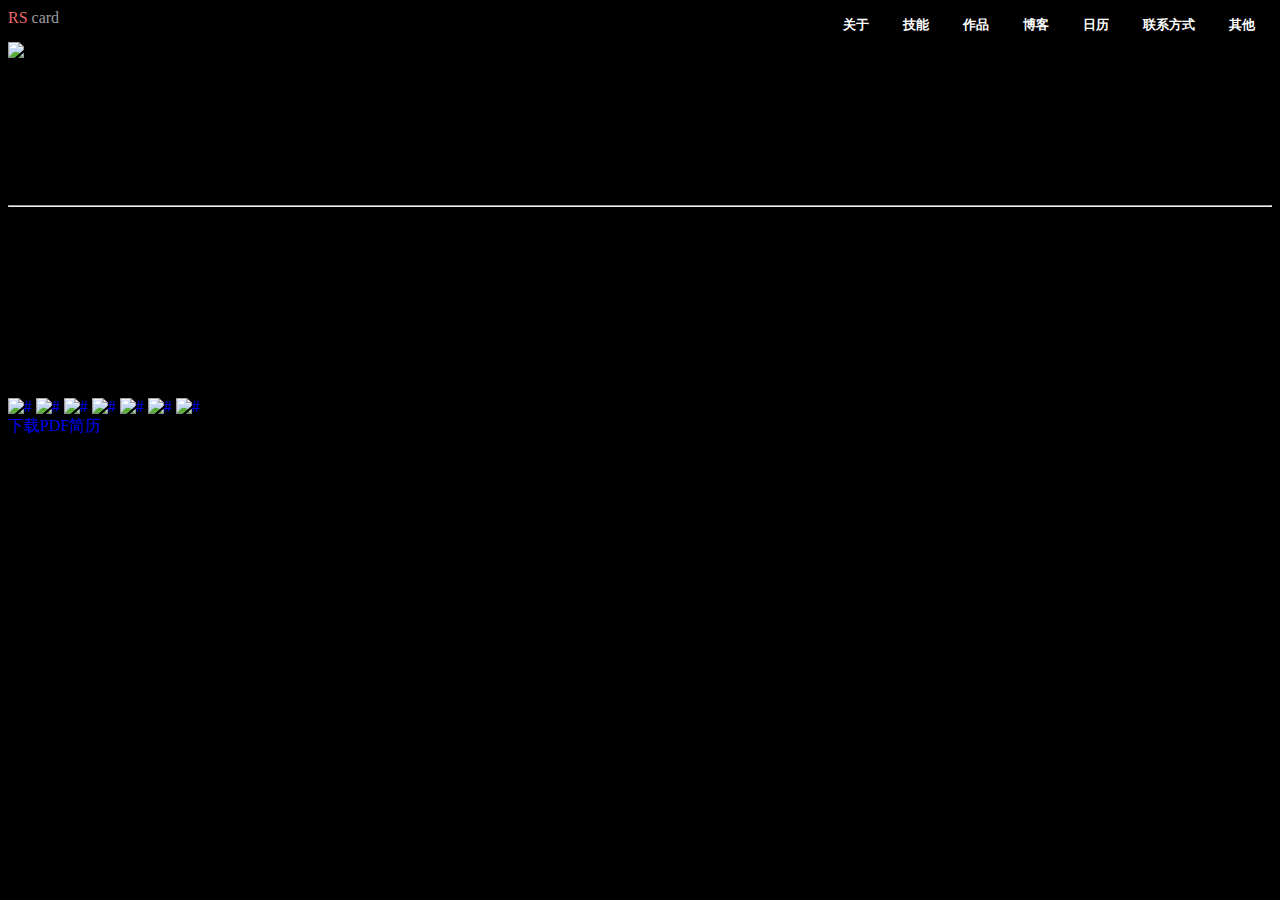
==== index.html @ b31f817c "add css-1" ====
<!DOCTYPE html>
<html lang="en">
<head>
    <meta charset="UTF-8">
    <!-- <meta name="viewport" content="width=device-width, initial-scale=1.0">
    <meta http-equiv="X-UA-Compatible" content="ie=edge"> -->
    <title>韩磊的前端简历</title>
    <link rel="stylesheet" href="./a.css">
</head>
<body>
    <div class="topNavBar clearfix">
        <a class="logo" href="#" alt="logo" style="float: left;">
            <span class="rs">RS</span><span class="card">card</span>
        </a>
        <nav style="float: right">
            <ul class = "clearfix">
                <li><a href="#">关于</a></li>
                <li><a href="#">技能</a></li>
                <li><a href="#">作品</a></li>
                <li><a href="#">博客</a></li>
                <li><a href="#">日历</a></li>
                <li><a href="#">联系方式</a></li>
                <li><a href="#">其他</a></li>
            </ul>
        </nav>
    </div>
    <div class="banner" style="background-image: url(# )"></div>
    <main>
        <div class="card">
            <div class="pictureAndText">
                <div class="picture">
                    <img src="" alt="头像">
                </div>
                <div class="text">
                    <div class="profile">
                        <span class="weclome">Hello</span>
                        <h1>韩磊</h1>
                        <p>前端开发工程师</p>
                        <hr>
                        <dl>
                            <dt>年龄</dt>
                            <dd>24</dd>
                            <dt>所在城市</dt>
                            <dd>上海</dd>
                            <dt>邮箱</dt>
                            <dd>2529670555@qq.com</dd>
                            <dt>手机</dt>
                            <dd>15000039331</dd> 
                        </dl>
                    </div>
                </div>
            </div>
                <footer class="media">
                    <a href="#"><img src="#" alt="#"></a>
                    <a href="#"><img src="#" alt="#"></a>
                    <a href="#"><img src="#" alt="#"></a>
                    <a href="#"><img src="#" alt="#"></a>
                    <a href="#"><img src="#" alt="#"></a>
                    <a href="#"><img src="#" alt="#"></a>
                    <a href="#"><img src="#" alt="#"></a>
                </footer>
            </div>
        </div>
        <a href="#" class="button">下载PDF简历</a>
        <P>
                Hello! I’m Robert Smith. <br>
                Senior Web Developer specializing in front end development. Experienced with all stages of the development cycle for dynamic web projects. Well-versed in numerous programming languages including JavaScript, SQL, and C. Stng background in project management and customer relations.
        </P>
    </main>
    <section>
        <h2>技能</h2>
        <ol>
            <li>HTML 5 &amp; CSS 3</li>
            <li>JavaScript</li>
            <li>jQuery</li>
            <li>Vue</li>
            <li>React</li>
            <li>HTTP</li>
        </ol>
    </section>
    <section>
        <h2>作品集</h2>
        <nav>
            <ol>
                <li>所有</li>
                <li>框架</li>
                <li>原生</li>
            </ol>
        </nav>

        <div class="jobs">
            <div class="big"></div>
            <div class="small"></div>
            <div class="small"></div>
        </div>
    </section>
</body>
</html>
---- a.css ----
body{
    background: black;
}
a {
      /* 取消下划线 */
      text-decoration: none;
}
.clearfix::after{
    content: '';
    display: block;
    clear: both;
}

.topNavBar {
}
.topNavBar .logo {
    font-family: "Hiragino Kaku Gothic Std";
    font-size: 22;
    padding-top: 1px;
}
.topNavBar .logo .rs {
    color: #e6686a;
    margin-right: 4px;
}
.topNavBar .logo .card {
    color: #9a9da2
}
.topNavBar nav {
    font-size: 13px;
    padding-top: 8px;
    padding-bottom: 8px;
}
.topNavBar nav a {
    color: rgba(255, 255, 255, 7);
    font-weight: bold;
}
.topNavBar >nav >ul {
    list-style: none;
    margin: 0;
    padding: 0;
}
.topNavBar > nav > ul > li {
    float: left;
    margin-left: 17px;
    margin-right: 17px;
}
.topNavBar > nav > ul > li > a {
    border-bottom: 3px solid transparent
}
.topNavBar > nav > ul > li > a:hover {
    border-bottom-color: #dc6465
}
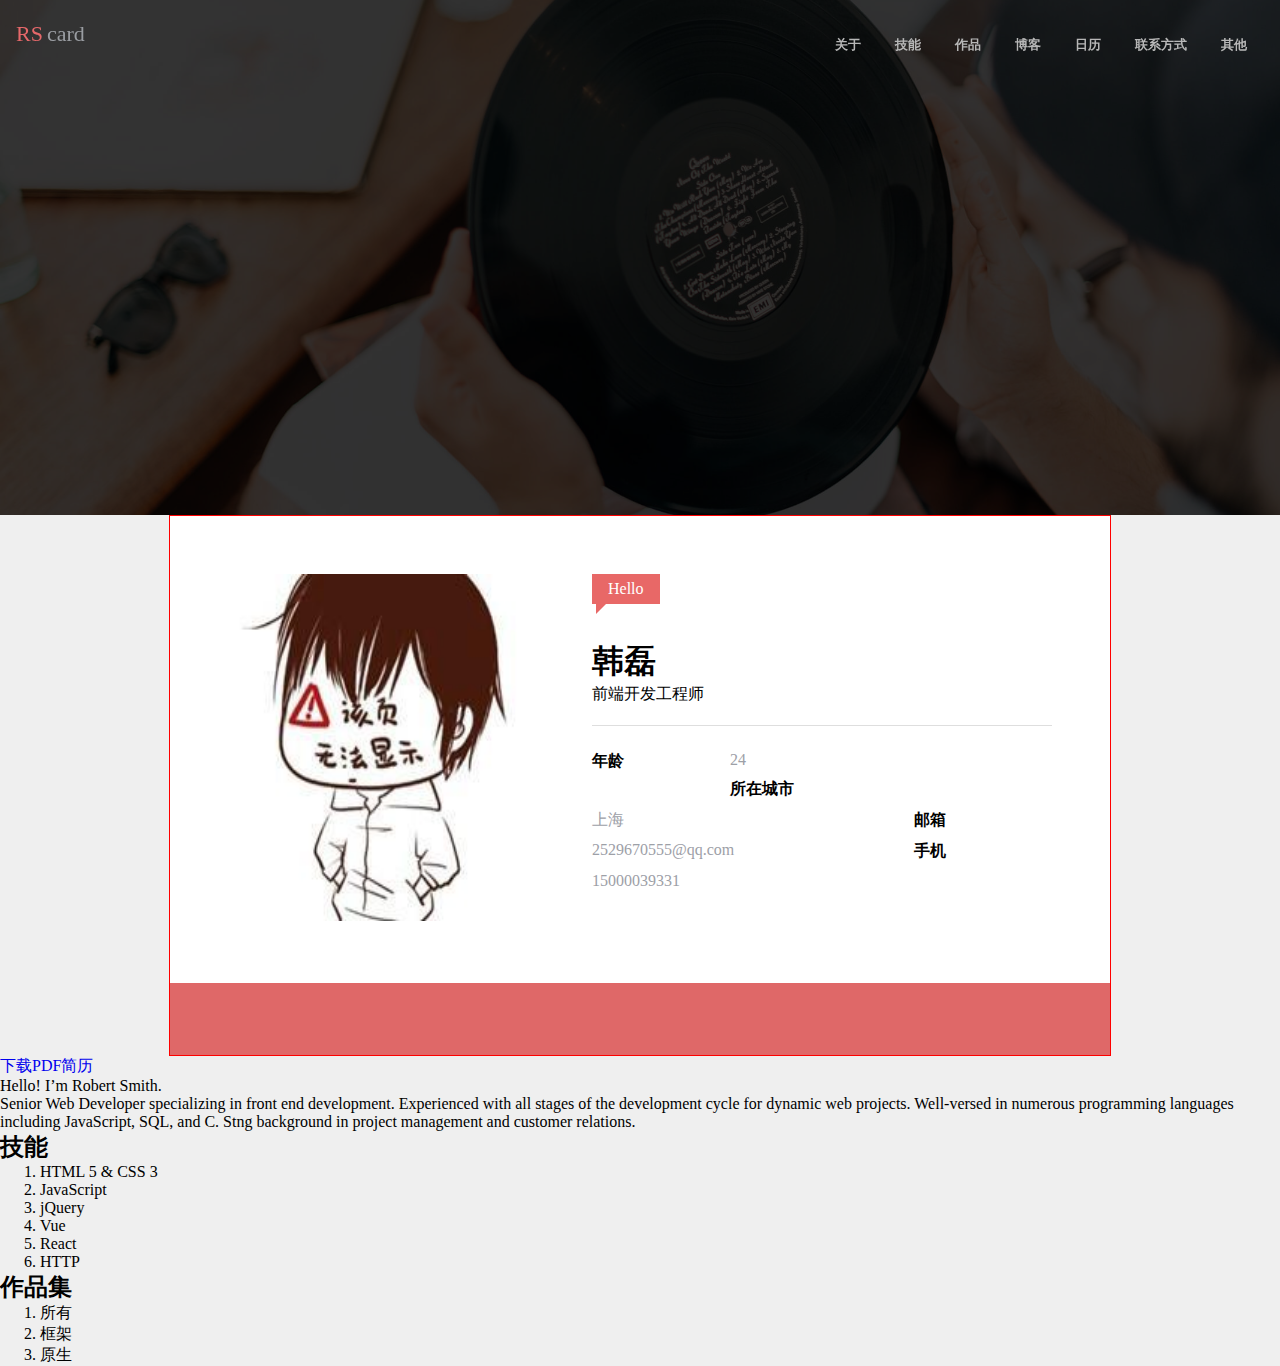
==== commit df7d4b88: "rename" ====
--- a/index.html
+++ b/index.html
@@ -6,62 +6,92 @@
     <meta http-equiv="X-UA-Compatible" content="ie=edge"> -->
     <title>韩磊的前端简历</title>
     <link rel="stylesheet" href="./a.css">
+    <script src="//at.alicdn.com/t/font_457849_oyeaq2rw17mhd7vi.js"></script>
+    <style type="text/css">
+        .icon {
+           width: 1em; height: 1em;
+           vertical-align: -0.15em;
+           fill: currentColor;
+           overflow: hidden;
+        }
+    </style>
 </head>
 <body>
-    <div class="topNavBar clearfix">
-        <a class="logo" href="#" alt="logo" style="float: left;">
-            <span class="rs">RS</span><span class="card">card</span>
-        </a>
-        <nav style="float: right">
-            <ul class = "clearfix">
-                <li><a href="#">关于</a></li>
-                <li><a href="#">技能</a></li>
-                <li><a href="#">作品</a></li>
-                <li><a href="#">博客</a></li>
-                <li><a href="#">日历</a></li>
-                <li><a href="#">联系方式</a></li>
-                <li><a href="#">其他</a></li>
-            </ul>
-        </nav>
+    <div class="topNavBar">
+        <div class="topNavBar-inner clearfix">
+            <a class="logo" href="#" alt="logo" style="float: left;">
+                 <span class="rs">RS</span><span class="card">card</span>
+            </a>
+            <nav style="float: right">
+                <ul class = "clearfix">
+                    <li><a href="#">关于</a></li>
+                    <li><a href="#">技能</a></li>
+                    <li><a href="#">作品</a></li>
+                    <li><a href="#">博客</a></li>
+                    <li><a href="#">日历</a></li>
+                    <li><a href="#">联系方式</a></li>
+                    <li><a href="#">其他</a></li>
+                </ul>
+            </nav>   
+        </div>    
     </div>
-    <div class="banner" style="background-image: url(# )"></div>
+    <div class= "banner">
+        <div class="mask"></div>
+    </div>
     <main>
-        <div class="card">
-            <div class="pictureAndText">
+        <div class="userCard">
+            <div class="pictureAndText clearfix">
                 <div class="picture">
-                    <img src="" alt="头像">
+                    <img src="./img/head.jpg" width=299 height=347 alt="头像">
                 </div>
                 <div class="text">
-                    <div class="profile">
-                        <span class="weclome">Hello</span>
-                        <h1>韩磊</h1>
-                        <p>前端开发工程师</p>
-                        <hr>
-                        <dl>
-                            <dt>年龄</dt>
-                            <dd>24</dd>
-                            <dt>所在城市</dt>
-                            <dd>上海</dd>
-                            <dt>邮箱</dt>
-                            <dd>2529670555@qq.com</dd>
-                            <dt>手机</dt>
-                            <dd>15000039331</dd> 
-                        </dl>
-                    </div>
+                    <span class="welcome">Hello
+                        <span class="triangle"></span>
+                    </span>
+                    <h1>韩磊</h1>
+                    <p>前端开发工程师</p>
+                    <hr>
+                    <dl>
+                        <dt>年龄</dt>
+                        <dd>24</dd>
+                        <dt>所在城市</dt>
+                        <dd>上海</dd>
+                        <dt>邮箱</dt>
+                        <dd>2529670555@qq.com</dd>
+                        <dt>手机</dt>
+                        <dd>15000039331</dd> 
+                    </dl>  
                 </div>
             </div>
-                <footer class="media">
-                    <a href="#"><img src="#" alt="#"></a>
-                    <a href="#"><img src="#" alt="#"></a>
-                    <a href="#"><img src="#" alt="#"></a>
-                    <a href="#"><img src="#" alt="#"></a>
-                    <a href="#"><img src="#" alt="#"></a>
-                    <a href="#"><img src="#" alt="#"></a>
-                    <a href="#"><img src="#" alt="#"></a>
-                </footer>
-            </div>
+            <footer class="media">
+                    <a href="#">
+                        <svg class="icon" aria-hidden="true">
+                                <use xlink:href="#icon-jianshu"></use>
+                        </svg>
+                    </a>
+                    <a href="#">
+                        <svg class="icon" aria-hidden="true">
+                                <use xlink:href="#icon-weibo-copy"></use>
+                        </svg>
+                    </a>
+                    <a href="#">
+                        <svg class="icon" aria-hidden="true">
+                                <use xlink:href="#icon-douban"></use>
+                        </svg>
+                    </a>
+                    <a href="#">
+                        <svg class="icon" aria-hidden="true">
+                                <use xlink:href="#icon-wushanguanwangziti-"></use>
+                        </svg>
+                    </a>
+                    <a href="#">
+                        <svg class="icon" aria-hidden="true">
+                                <use xlink:href="#icon-shiliangzhinengduixiang-07"></use>
+                        </svg>
+                    </a>
+            </footer>
         </div>
-        <a href="#" class="button">下载PDF简历</a>
+        <a href="./resume.pdf" class="button">下载PDF简历</a>
         <P>
                 Hello! I’m Robert Smith. <br>
                 Senior Web Developer specializing in front end development. Experienced with all stages of the development cycle for dynamic web projects. Well-versed in numerous programming languages including JavaScript, SQL, and C. Stng background in project management and customer relations.
--- a/a.css
+++ b/a.css
@@ -1,9 +1,19 @@
 body{
-    background: black;
+    background: #EFEFEF;
+    margin: 0;
 }
 a {
       /* 取消下划线 */
       text-decoration: none;
+}
+* {
+    padding: o;
+    margin: 0;
+}
+hr {
+    height: 0;
+    border: none;
+    border-top: 1px solid #DEDEDE;
 }
 .clearfix::after{
     content: '';
@@ -12,10 +22,18 @@
 }
 
 .topNavBar {
+    padding: 20px 0 20px 0;
+    position: fixed;
+    top: 0;
+    left: 0;
+    width: 100%;
+}
+.topNavBar-inner {
+    padding: 0 16px;
 }
 .topNavBar .logo {
     font-family: "Hiragino Kaku Gothic Std";
-    font-size: 22;
+    font-size: 22px;
     padding-top: 1px;
 }
 .topNavBar .logo .rs {
@@ -26,27 +44,120 @@
     color: #9a9da2
 }
 .topNavBar nav {
-    font-size: 13px;
     padding-top: 8px;
-    padding-bottom: 8px;
 }
 .topNavBar nav a {
     color: rgba(255, 255, 255, 7);
+    text-decoration: none;
     font-weight: bold;
 }
-.topNavBar >nav >ul {
+.topNavBar nav >ul {
     list-style: none;
     margin: 0;
     padding: 0;
 }
-.topNavBar > nav > ul > li {
+.topNavBar nav > ul > li {
     float: left;
     margin-left: 17px;
     margin-right: 17px;
 }
-.topNavBar > nav > ul > li > a {
-    border-bottom: 3px solid transparent
+.topNavBar  nav > ul > li > a {
+    font-size: 13px;
+    color: #b7b7b7;
+    font-weight: bold;
+    border-top: 3px solid transparent;
+    border-bottom: 3px solid transparent;
+    padding-bottom: 5px;
+    padding-top: 5px;
+    display: block;
 }
-.topNavBar > nav > ul > li > a:hover {
-    border-bottom-color: #dc6465
+.topNavBar  nav > ul > li > a:hover {
+    border-bottom-color: #dc6465;
+}
+.banner {
+    height: 515px;
+    background-image: url(./img/rs-cover.jpg);
+    background-position: center center;
+    background-size: cover;
+}
+.banner .mask {
+    height: 515px;
+    background-color: rgba(0, 0, 0, 0.8)
+}
+.userCard {
+    background: white;
+    border: 1px solid red;
+    max-width: 940px;/*自适应 最大940px*/
+    margin-left: auto;
+    margin-right: auto;
+}
+.userCard .welcome {
+    background: #E86867;
+    color: white;
+    display: inline-block;
+    padding: 4px 16px;
+    line-height: 22px;
+    position: relative;
+    margin-bottom: 10px;
+}
+.userCard .welcome .triangle {
+    display: block;
+    border: 10px solid transparent;
+    width: 0px;
+    border-left-color: #E86867;
+    border-top-width: 0px;
+    position: absolute;
+    left: 4px;
+    top: 100%;
+}
+.userCard .picture {
+    float: left;
+}
+.userCard .text {
+    float: left;
+    margin-left: 65px;
+    width: 460px;
+}
+.userCard .text h1 {
+    margin-top: 26px;
+}
+.userCard .text hr {
+    margin: 20px 0;
+}
+.userCard .pictureAndText {
+    padding: 58px;
+}
+.userCard dl dt,
+.userCard dl dd {
+    float: left;
+    padding: 5px 0;
+}
+.userCard dl dt {
+    width: 30%;
+    font-weight: bold;
+}
+.userCard dl dd {
+    width: 70%;
+    color: #9da0a7;
+}
+.userCard > footer.media {
+    background: #DF6868;
+    text-align: center;
+}
+.userCard > footer.media > a {
+    display: inline-block;
+    width: 40px;;
+    line-height: 30px;
+    padding: 5px 0;
+    border-radius: 50%;
+    margin: 16px;
+}
+.userCard > footer.media > a:hover{
+    background: #C85D5D;
+}
+.userCard svg {
+    width: 30px;
+    height: 30px;
+    fill: white;
+    vertical-align: top;
 }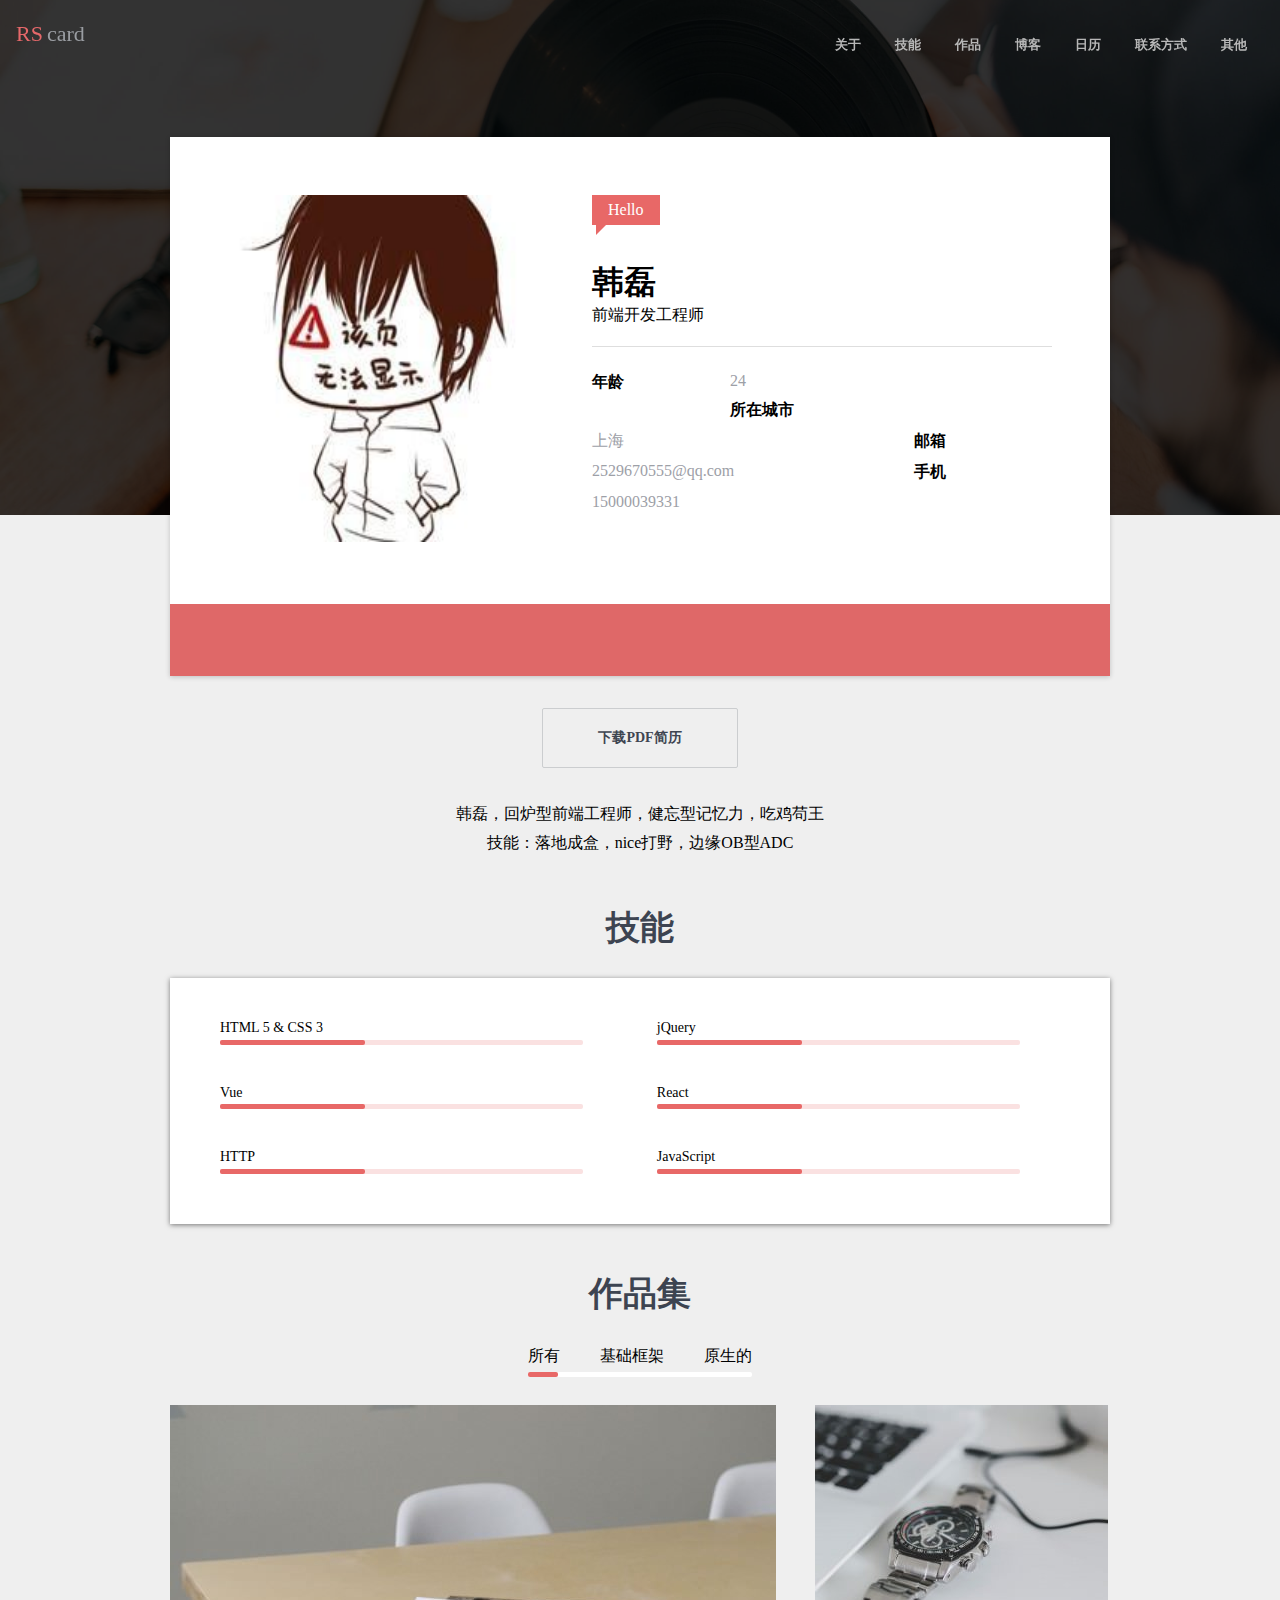
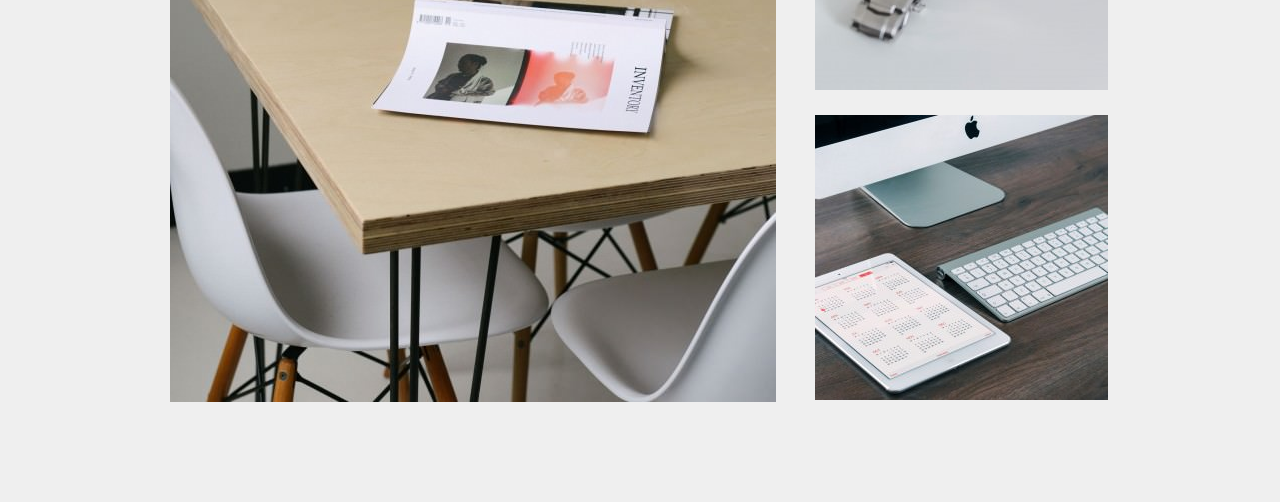
==== commit a1e0a5de: "add css new" ====
--- a/index.html
+++ b/index.html
@@ -91,37 +91,100 @@
                     </a>
             </footer>
         </div>
-        <a href="./resume.pdf" class="button">下载PDF简历</a>
-        <P>
-                Hello! I’m Robert Smith. <br>
-                Senior Web Developer specializing in front end development. Experienced with all stages of the development cycle for dynamic web projects. Well-versed in numerous programming languages including JavaScript, SQL, and C. Stng background in project management and customer relations.
+        <p class="downloadButton">
+            <a class="downloadResume" href="./resume.pdf" target="_blank" download>下载PDF简历</a>
+        </p>
+        <P class="selfIntroduction">
+                韩磊，回炉型前端工程师，健忘型记忆力，吃鸡苟王<br>
+                技能：落地成盒，nice打野，边缘OB型ADC
         </P>
     </main>
-    <section>
+    <section  class="skills">
         <h2>技能</h2>
-        <ol>
-            <li>HTML 5 &amp; CSS 3</li>
-            <li>JavaScript</li>
-            <li>jQuery</li>
-            <li>Vue</li>
-            <li>React</li>
-            <li>HTTP</li>
+        <ol class="clearfix">
+            <li>
+                <h3>
+                    HTML 5 &amp; CSS 3
+                </h3>
+                <div class="progressBar">
+                    <div class="progress"></div>
+                </div>
+            </li>
+            <li>
+                <h3>
+                    jQuery
+                </h3>
+                <div class="progressBar">
+                    <div class="progress"></div>
+                </div>
+            </li>
+            <li>
+                <h3>
+                    Vue
+                </h3>
+                <div class="progressBar">
+                    <div class="progress"></div>
+                </div>
+            </li>
+            <li>
+                 <h3>
+                     React
+                </h3>
+                <div class="progressBar">
+                    <div class="progress"></div>
+                </div>
+            </li>
+            <li>
+                <h3>
+                    HTTP
+                </h3>
+                <div class="progressBar">
+                    <div class="progress"></div>
+                </div>
+            </li>
+            <li>
+                <h3>
+                    JavaScript
+                </h3>
+                <div class="progressBar">
+                    <div class="progress"></div>
+                </div>
+            </li>
         </ol>
     </section>
-    <section>
+    <section class="portfolio">
         <h2>作品集</h2>
         <nav>
-            <ol>
-                <li>所有</li>
-                <li>框架</li>
-                <li>原生</li>
+            <ol class="clearfix">
+                <li id="portfolioAll">所有</li>
+                <li id="portfolioFramework">基础框架</li>
+                <li id="portfolioVallina">原生的</li>
             </ol>
+            <div id="portfolioBar" class="bar state-1">
+                <div class="bar-inner"></div>
+            </div>
         </nav>
-
-        <div class="jobs">
-            <div class="big"></div>
-            <div class="small"></div>
-            <div class="small"></div>
+        <script>
+            portfolioAll.onclick = function(){
+                portfolioBar.className = 'bar state-1'
+            }
+            portfolioFramework.onclick = function(){
+                portfolioBar.className = 'bar state-2'
+            }
+            portfolioVallina.onclick = function(){
+                portfolioBar.className = 'bar state-3'
+            }
+        </script>
+        <div class="works" style="height: 597px;">
+            <div class="big" style="top: 0; left: 0;">
+                <img src="./img/photo-1.jpg" alt="作品1">
+            </div>
+            <div class="small" style="top: 0; left: 645px;">
+                <img src="./img/photo-2.jpg" alt="作品2">
+            </div>
+            <div class="small" style="top: 310px; left: 645px;">
+                <img src="./img/photo-3.jpg" alt="作品3">
+            </div>
         </div>
     </section>
 </body>
--- a/a.css
+++ b/a.css
@@ -14,6 +14,12 @@
     height: 0;
     border: none;
     border-top: 1px solid #DEDEDE;
+}
+ul,ol {
+    list-style: none;
+}
+h3 {
+    font-weight: normal;
 }
 .clearfix::after{
     content: '';
@@ -86,10 +92,11 @@
 }
 .userCard {
     background: white;
-    border: 1px solid red;
     max-width: 940px;/*自适应 最大940px*/
     margin-left: auto;
     margin-right: auto;
+    margin-top: -378px;
+    box-shadow: 0px 1px 5px 0px rgba(0,0,0,0.2);
 }
 .userCard .welcome {
     background: #E86867;
@@ -160,4 +167,136 @@
     height: 30px;
     fill: white;
     vertical-align: top;
+}
+body > main .downloadResume {
+    font-size: 14px;
+    line-height: 16px;
+    padding: 21px 55px;
+    border: 1px solid #CBCDCF;
+    display: inline-block;
+    background: #EFEFEF;
+    border-radius: 2px;
+    color: #3E4551;
+    font-weight: bold;
+    margin: 32px;
+    transition: box-shadow 0.3s;
+}
+body > main .downloadResume:hover {
+    box-shadow: 0px 4px 13px 0px rgba(0,0,0,0.2);
+}
+main > .downloadButton {
+    text-align: center;
+}
+.selfIntroduction {
+    max-width: 940px;/*自适应 最大940px*/
+    margin-left: auto;
+    margin-right: auto;
+    line-height: 1.8;
+    text-align: center;
+    font-family: kai;
+}
+section.skills ,
+section.portfolio {
+    max-width: 940px;
+    margin-left: auto;
+    margin-right: auto;
+}
+
+section.skills > h2,
+section.portfolio > h2 {
+    color: #3d4451;
+    font-size: 34px;
+    line-height: 1.2;
+    font-weight: 600;
+    text-align: center;
+    margin-top: 50px;
+}
+section.skills h3 {
+    font-size: 14px;
+    line-height: 1.1;
+    padding-right: 40px;
+}
+section.skills > ol {
+    background: white;
+    box-shadow: 0px 1px 5px 0px rgba(0,0,0,0.5);
+    padding: 42px 50px 10px;
+    margin-top: 30px;
+}
+section.skills > ol > li {
+    float: left;
+    width: 48%;
+    box-sizing: border-box;    /*该属性使宽度100%算border在里面*/
+    padding-right: 40px;
+
+}
+section.skills > ol > li:nth-child(even) {/*意思是li元素中的偶数状态(伪类)*/
+    float: right;
+}
+section.skills .progressBar {
+    height: 5px;
+    background: #FAE1E1;
+    border-radius: 2px;
+    margin: 4px 0 40px;
+}
+section.skills .progressBar .progress {
+    height: 5px;
+    background: #E86867;
+    width: 40%;
+    border-radius: 2px;
+}
+section.portfolio {
+    text-align: center;
+}
+section.portfolio > nav {
+    display: inline-block;
+    vertical-align: top;
+    margin-top: 32px;
+}
+section.portfolio > nav > ol {
+    padding: 0;
+    margin: 0 auto;
+    display: inline-block;/*加了inline-block 会使上下两侧空隙不同*/
+    vertical-align: top;/*所以要加这句话来修复这个BUG*/
+}
+section.portfolio > nav > ol > li {
+    float: left;
+    margin-left: 40px;
+    cursor: pointer;
+}
+section.portfolio > nav > ol > li:nth-child(1) {
+    margin-left: 0;
+}
+section.portfolio > nav .bar {
+    display: block;
+    height: 5px;
+    background: white;
+    margin-top: 5px;
+    border-radius: 2px;
+    margin-bottom: 28px;
+}
+section.portfolio > nav .bar-inner {
+    height: 100%;
+    background: #E86867;
+    border-radius: 2px;
+    transition: all 0.5s;
+}
+section.portfolio > nav .bar.state-1 .bar-inner {
+    margin-left: 0;
+    width: 30px;
+}
+section.portfolio > nav .bar.state-2 .bar-inner {
+    margin-left: 72px;
+    width: 65px;
+}
+section.portfolio > nav .bar.state-3 .bar-inner {
+    margin-left: 175px;
+    width: 50px;
+}
+section.portfolio .works {
+    position: relative;
+    margin-bottom: 100px;
+}
+section.portfolio .works > .big,
+section.portfolio .works > .small {
+    position: absolute;
 }